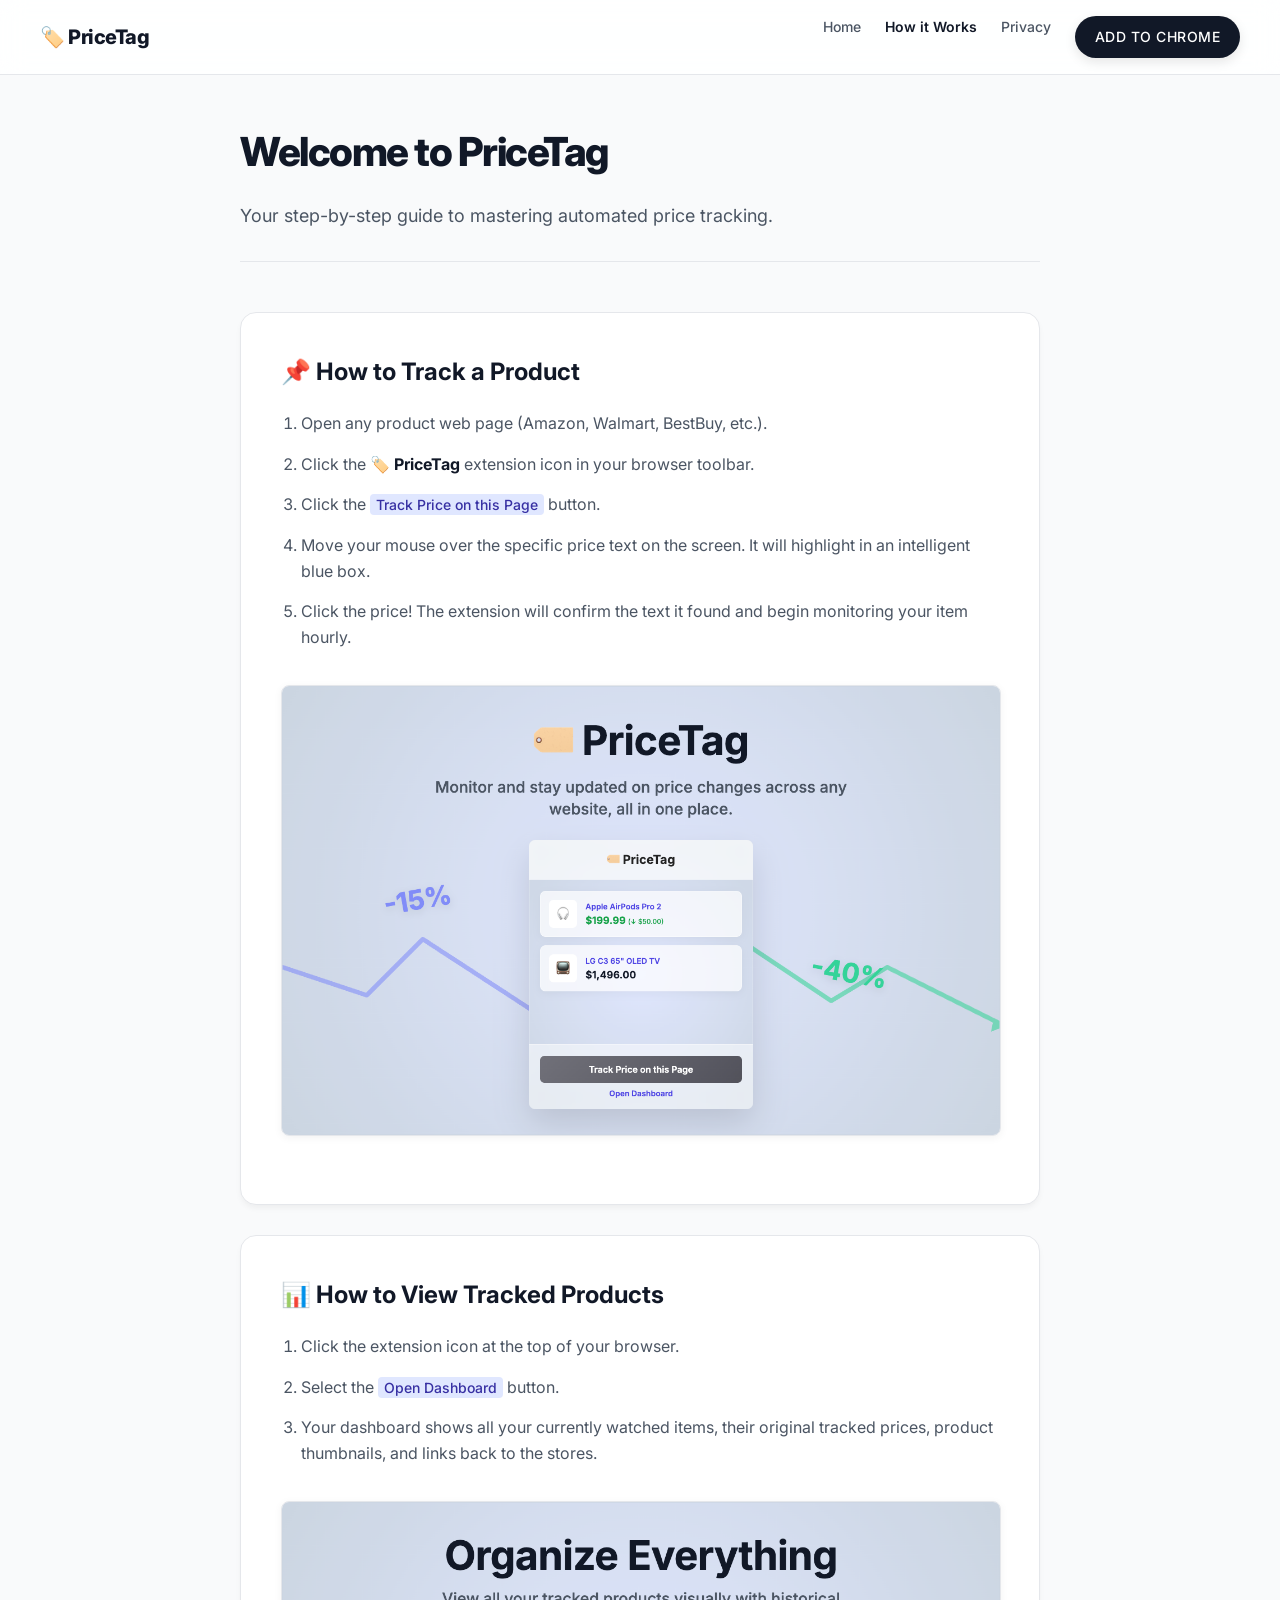
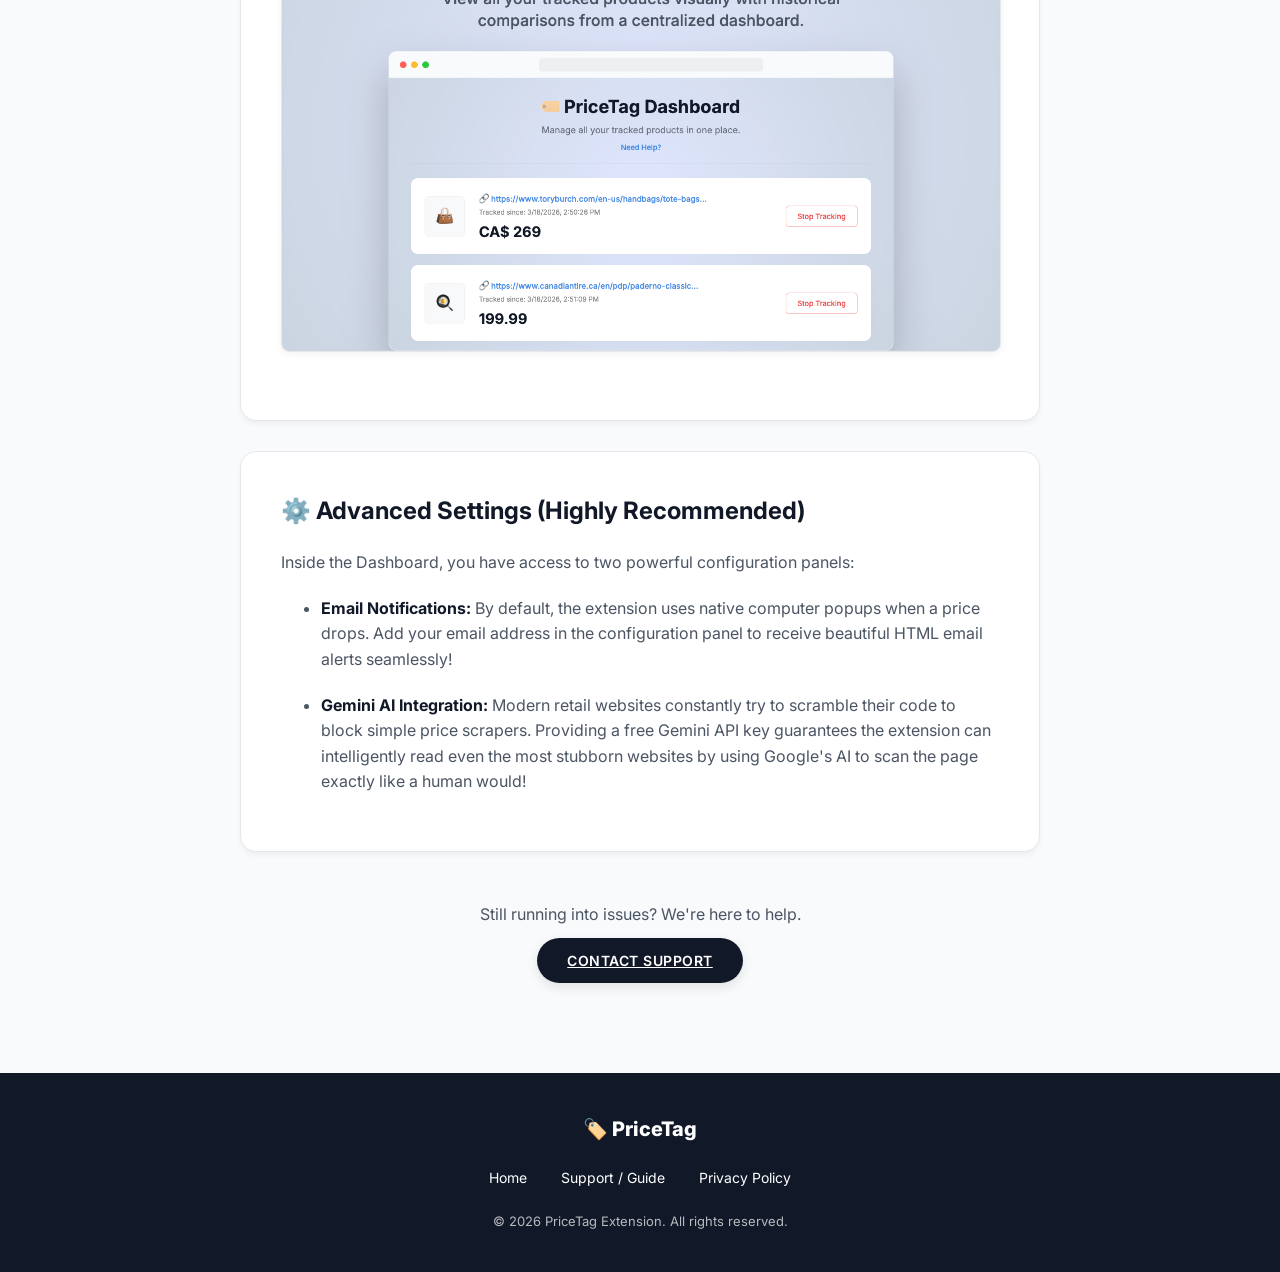
==== instructions.html @ 6bea1684 "update pictures" ====
<!DOCTYPE html>
<html lang="en">

<head>
    <meta charset="UTF-8">
    <meta name="viewport" content="width=device-width, initial-scale=1.0">
    <title>How to Use PriceTag - Guide</title>
    <link rel="preconnect" href="https://fonts.googleapis.com">
    <link rel="preconnect" href="https://fonts.gstatic.com" crossorigin>
    <link href="https://fonts.googleapis.com/css2?family=Inter:wght@300;400;500;600;800&display=swap" rel="stylesheet">
    <style>
        :root {
            --primary: #111827;
            --secondary: #4b5563;
            --accent: #468be5;
            --bg: #f9fafb;
            --card-bg: #ffffff;
            --border: #e5e7eb;
        }

        body {
            font-family: 'Inter', -apple-system, BlinkMacSystemFont, 'Segoe UI', Roboto, sans-serif;
            margin: 0;
            padding: 0;
            background-color: var(--bg);
            color: var(--primary);
            line-height: 1.6;
            overflow-x: hidden;
        }

        /* Navigation */
        nav {
            background: rgba(255, 255, 255, 0.85);
            backdrop-filter: blur(12px);
            border-bottom: 1px solid var(--border);
            padding: 16px 40px;
            display: flex;
            justify-content: space-between;
            align-items: center;
            position: fixed;
            top: 0;
            width: 100%;
            box-sizing: border-box;
            z-index: 100;
        }

        .logo {
            font-size: 20px;
            font-weight: 800;
            color: var(--primary);
            text-decoration: none;
            display: flex;
            align-items: center;
            gap: 8px;
            letter-spacing: -0.5px;
        }

        .nav-links {
            display: flex;
            gap: 24px;
        }

        .nav-links a {
            text-decoration: none;
            color: var(--secondary);
            font-weight: 500;
            font-size: 14px;
            transition: color 0.2s ease;
        }

        .nav-links a:hover {
            color: var(--primary);
        }

        .cta-btn {
            background-color: var(--primary);
            color: white !important;
            padding: 10px 20px;
            border-radius: 30px;
            font-size: 14px;
            font-weight: 600;
            text-transform: uppercase;
            letter-spacing: 0.5px;
            transition: transform 0.2s, box-shadow 0.2s;
            box-shadow: 0 4px 12px rgba(0, 0, 0, 0.1);
        }

        /* Content Container */
        .container {
            max-width: 800px;
            margin: 120px auto 100px;
            padding: 0 20px;
        }

        h1 {
            font-size: 40px;
            font-weight: 800;
            letter-spacing: -1.5px;
            margin-bottom: 10px;
            color: var(--primary);
        }

        .subtitle {
            font-size: 18px;
            color: var(--secondary);
            margin-bottom: 50px;
            padding-bottom: 30px;
            border-bottom: 1px solid var(--border);
        }

        .guide-section {
            background: var(--card-bg);
            border-radius: 16px;
            padding: 40px;
            border: 1px solid var(--border);
            margin-bottom: 30px;
            box-shadow: 0 4px 6px -1px rgba(0, 0, 0, 0.05);
        }

        .guide-section h2 {
            font-size: 24px;
            margin-top: 0;
            margin-bottom: 20px;
            color: var(--primary);
            display: flex;
            align-items: center;
            gap: 10px;
        }

        ol {
            padding-left: 20px;
            margin: 0;
        }

        li {
            margin-bottom: 15px;
            color: var(--secondary);
            font-size: 16px;
        }

        li strong {
            color: var(--primary);
        }

        .highlight {
            background: #e0e7ff;
            color: #3730a3;
            padding: 2px 6px;
            border-radius: 4px;
            font-weight: 500;
            font-size: 14px;
        }

        .screenshot-inline {
            max-width: 100%;
            border-radius: 8px;
            margin: 20px 0;
            border: 1px solid var(--border);
            box-shadow: 0 2px 8px rgba(0, 0, 0, 0.05);
        }

        /* Footer */
        footer {
            background: var(--primary);
            color: rgba(255, 255, 255, 0.7);
            padding: 40px 20px;
            text-align: center;
        }

        footer a {
            color: white;
            text-decoration: none;
            margin: 0 15px;
            font-size: 14px;
        }

        footer a:hover {
            text-decoration: underline;
        }
    </style>
</head>

<body>

    <nav>
        <a href="index.html" class="logo">🏷️ PriceTag</a>
        <div class="nav-links">
            <a href="index.html">Home</a>
            <a href="instructions.html" style="color: var(--primary); font-weight: 600;">How it Works</a>
            <a href="privacy.html">Privacy</a>
            <a href="https://chrome.google.com/webstore" target="_blank" class="cta-btn">Add to Chrome</a>
        </div>
    </nav>

    <div class="container">
        <h1>Welcome to PriceTag</h1>
        <p class="subtitle">Your step-by-step guide to mastering automated price tracking.</p>

        <div class="guide-section">
            <h2>📌 How to Track a Product</h2>
            <ol>
                <li>Open any product web page (Amazon, Walmart, BestBuy, etc.).</li>
                <li>Click the <strong>🏷️ PriceTag</strong> extension icon in your browser toolbar.</li>
                <li>Click the <span class="highlight">Track Price on this Page</span> button.</li>
                <li>Move your mouse over the specific price text on the screen. It will highlight in an intelligent blue
                    box.</li>
                <li>Click the price! The extension will confirm the text it found and begin monitoring your item hourly.
                </li>
            </ol>
            <img src="assets/screen1.png" alt="Tracking Interface" class="screenshot-inline">
        </div>

        <div class="guide-section">
            <h2>📊 How to View Tracked Products</h2>
            <ol>
                <li>Click the extension icon at the top of your browser.</li>
                <li>Select the <span class="highlight">Open Dashboard</span> button.</li>
                <li>Your dashboard shows all your currently watched items, their original tracked prices, product
                    thumbnails, and links back to the stores.</li>
            </ol>
            <img src="assets/screen2.png" alt="Dashboard View" class="screenshot-inline">
        </div>

        <div class="guide-section">
            <h2>⚙️ Advanced Settings (Highly Recommended)</h2>
            <p style="color: var(--secondary); margin-bottom: 20px;">Inside the Dashboard, you have access to two
                powerful configuration panels:</p>
            <ul>
                <li style="margin-bottom: 20px;"><strong>Email Notifications:</strong> By default, the extension uses
                    native computer popups when a price drops. Add your email address in the configuration panel to
                    receive beautiful HTML email alerts seamlessly!</li>
                <li><strong>Gemini AI Integration:</strong> Modern retail websites constantly try to scramble their code
                    to block simple price scrapers. Providing a free Gemini API key guarantees the extension can
                    intelligently read even the most stubborn websites by using Google's AI to scan the page exactly
                    like a human would!</li>
            </ul>
        </div>

        <div style="text-align: center; margin-top: 50px;">
            <p style="color: var(--secondary); margin-bottom: 20px;">Still running into issues? We're here to help.</p>
            <a href="mailto:contact@example.com?subject=PriceTag%20Support" class="cta-btn"
                style="padding: 14px 30px;">Contact Support</a>
        </div>
    </div>

    <footer>
        <div style="font-size: 20px; font-weight: 800; color: white; margin-bottom: 20px;">🏷️ PriceTag</div>
        <div style="margin-bottom: 20px;">
            <a href="index.html">Home</a>
            <a href="instructions.html">Support / Guide</a>
            <a href="privacy.html">Privacy Policy</a>
        </div>
        <div style="font-size: 13px;">&copy; 2026 PriceTag Extension. All rights reserved.</div>
    </footer>

</body>

</html>
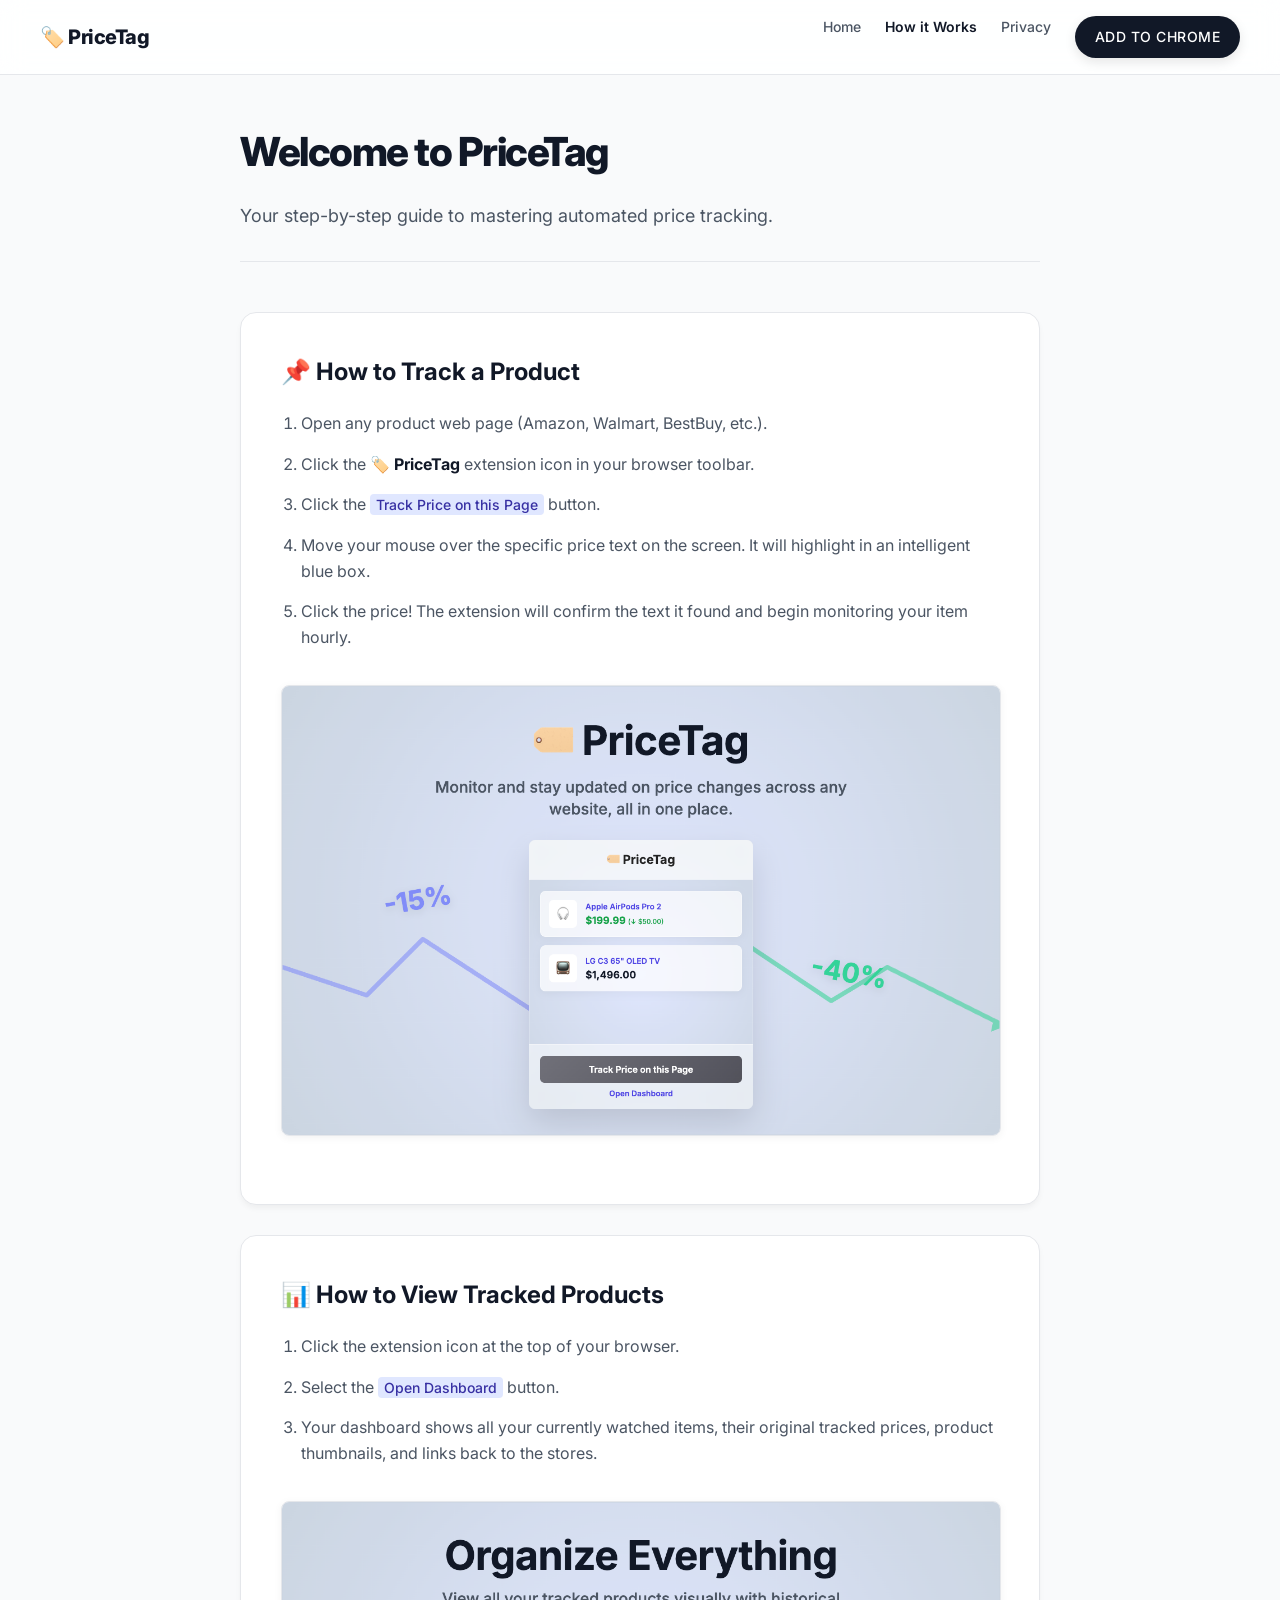
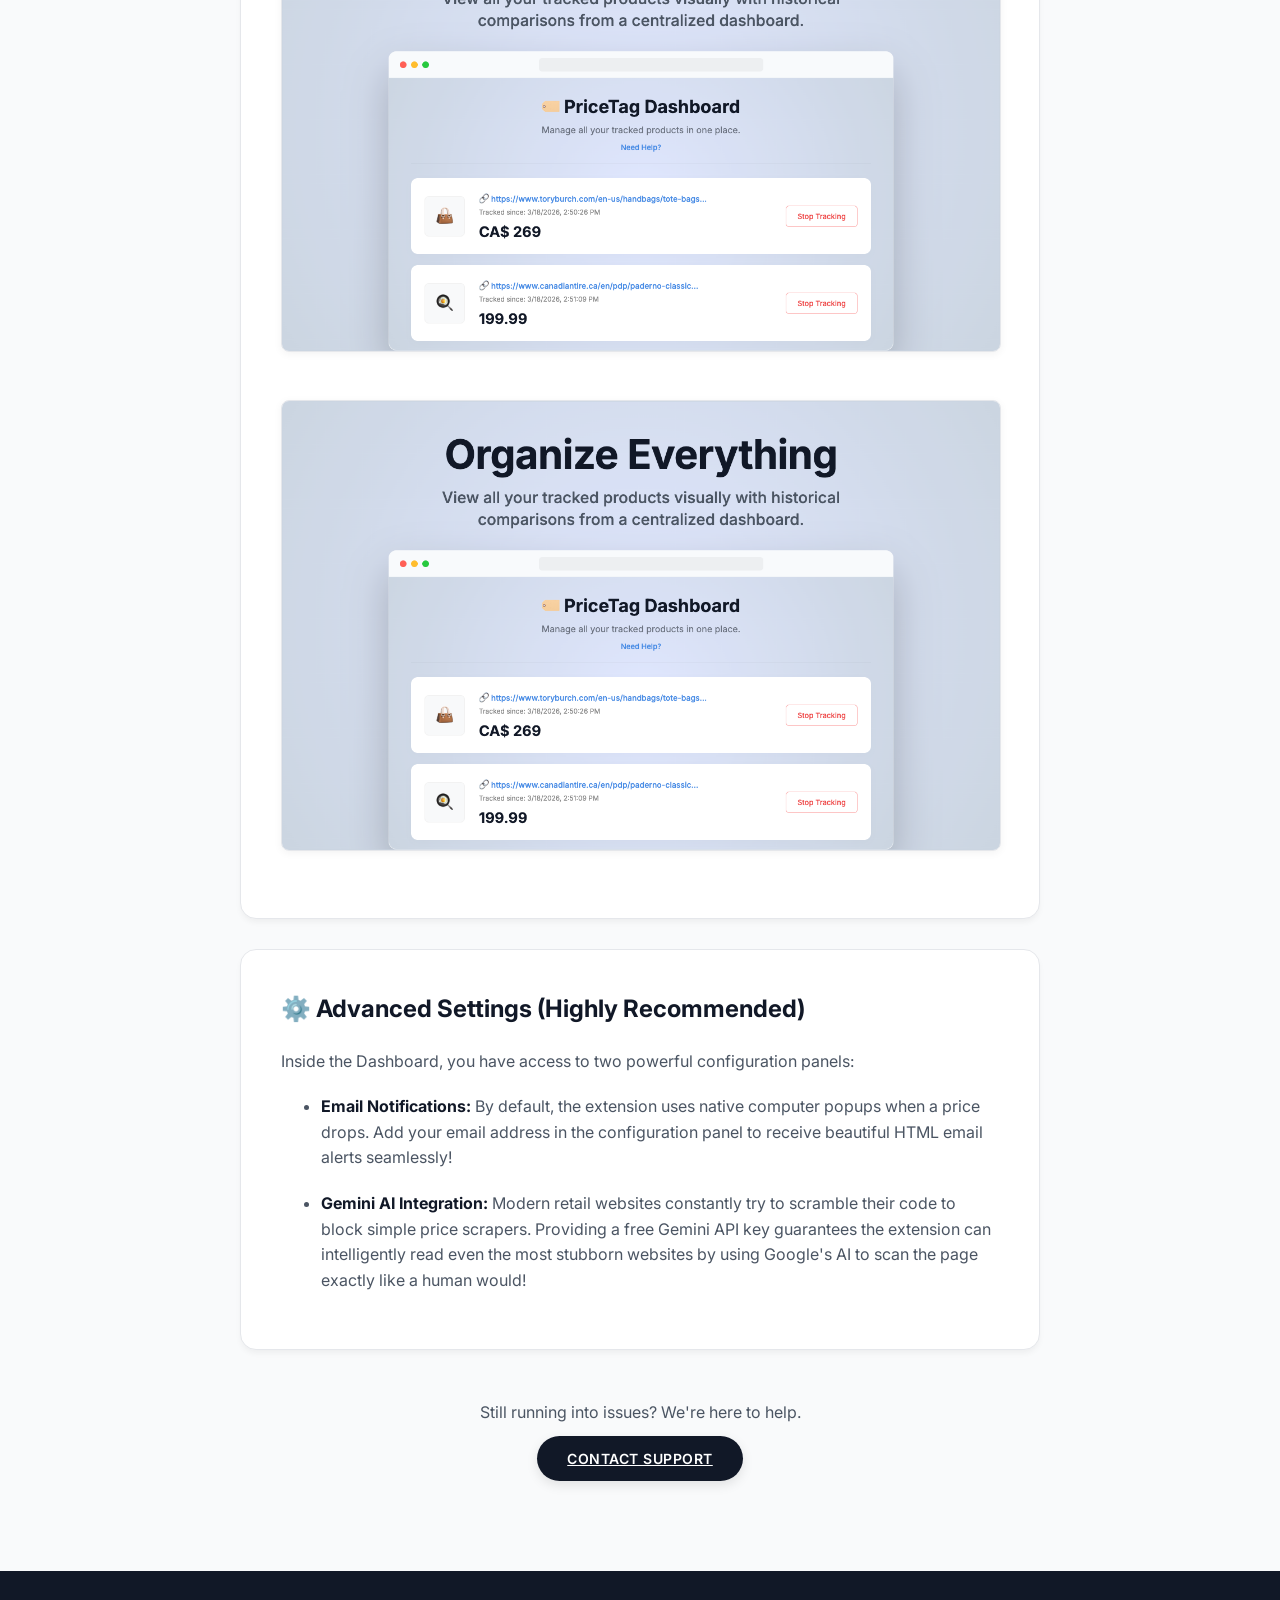
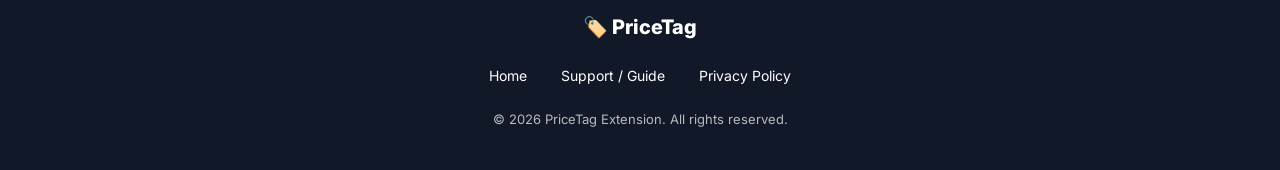
==== commit 7cea9add: "Merge branch 'main' of https://github.com/42694647426/pricetag-extension" ====
--- a/instructions.html
+++ b/instructions.html
@@ -219,6 +219,7 @@
                     thumbnails, and links back to the stores.</li>
             </ol>
             <img src="assets/screen2.png" alt="Dashboard View" class="screenshot-inline">
+            <img src="assets/screen2.png" alt="Dashboard View" class="screenshot-inline">
         </div>
 
         <div class="guide-section">
@@ -238,7 +239,7 @@
 
         <div style="text-align: center; margin-top: 50px;">
             <p style="color: var(--secondary); margin-bottom: 20px;">Still running into issues? We're here to help.</p>
-            <a href="mailto:contact@example.com?subject=PriceTag%20Support" class="cta-btn"
+            <a href="mailto:wonghalie73+contact@gmail.com?subject=PriceTag%20Support" class="cta-btn"
                 style="padding: 14px 30px;">Contact Support</a>
         </div>
     </div>
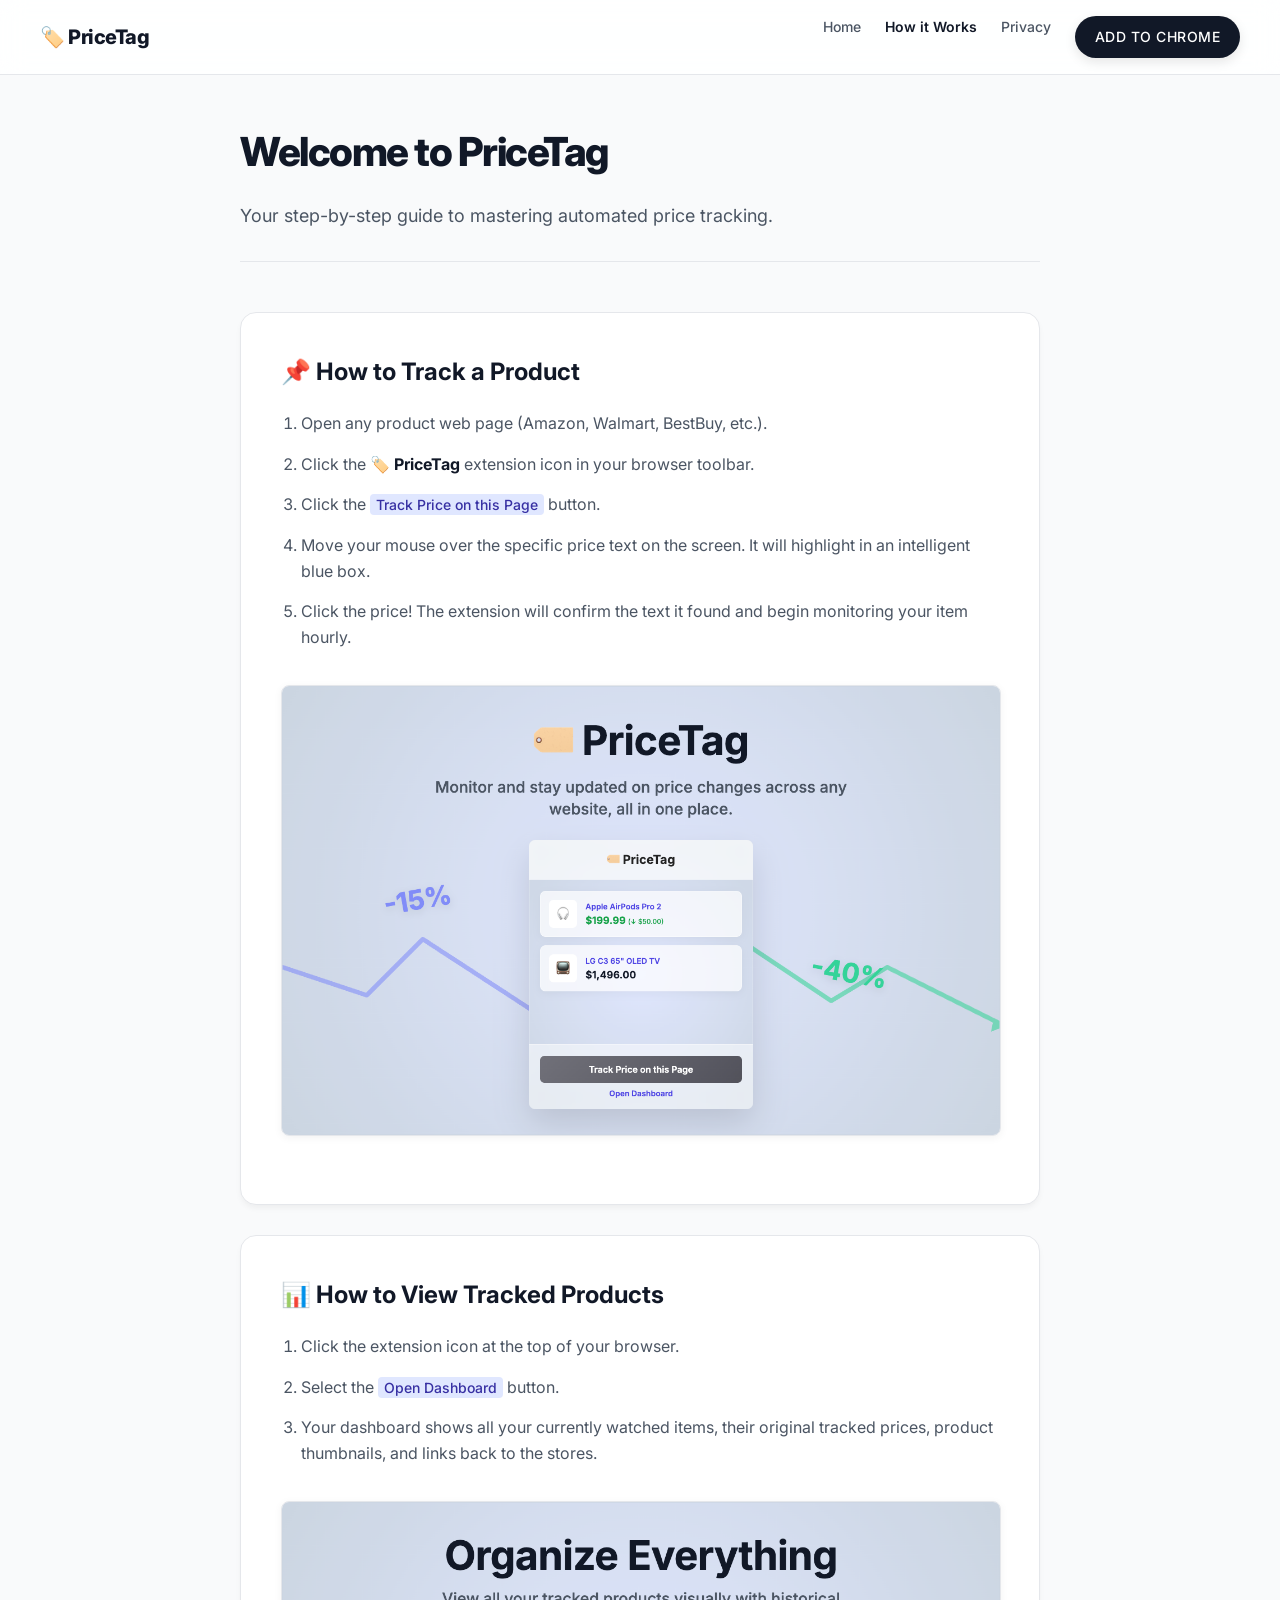
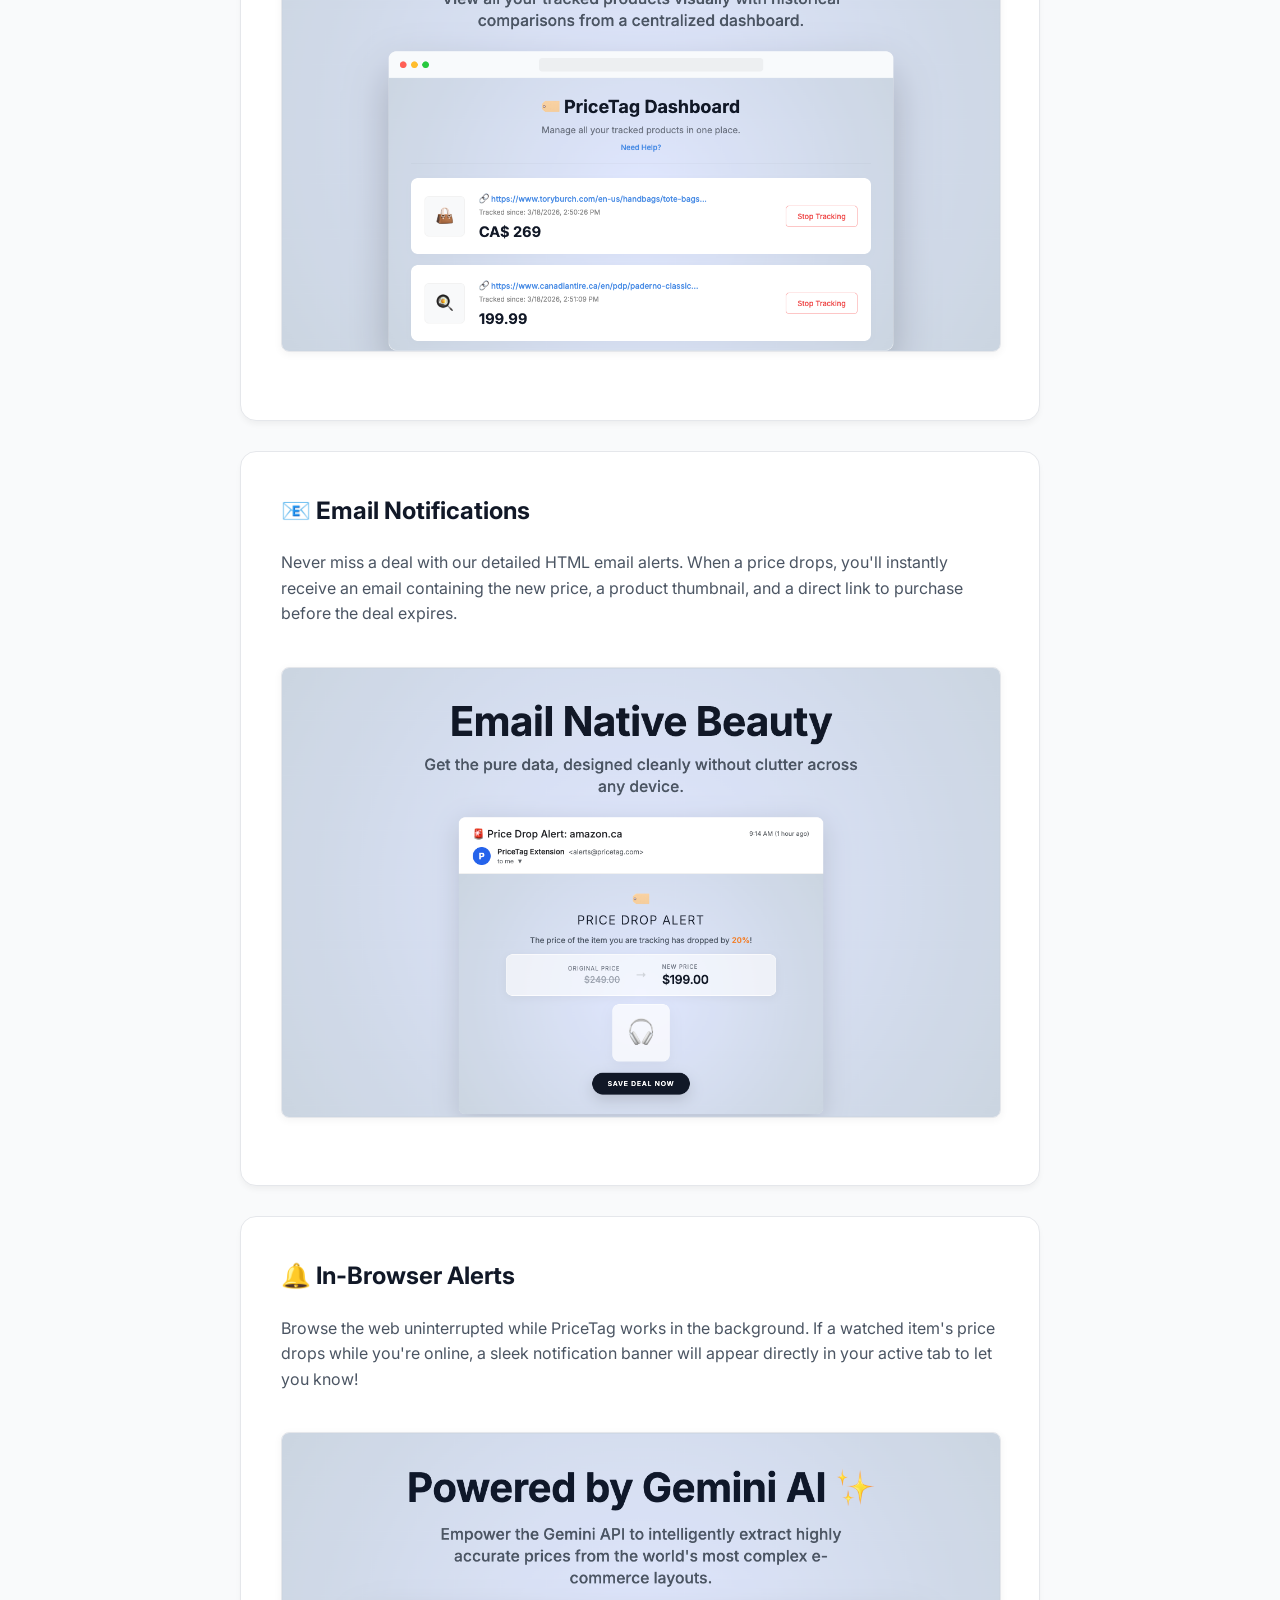
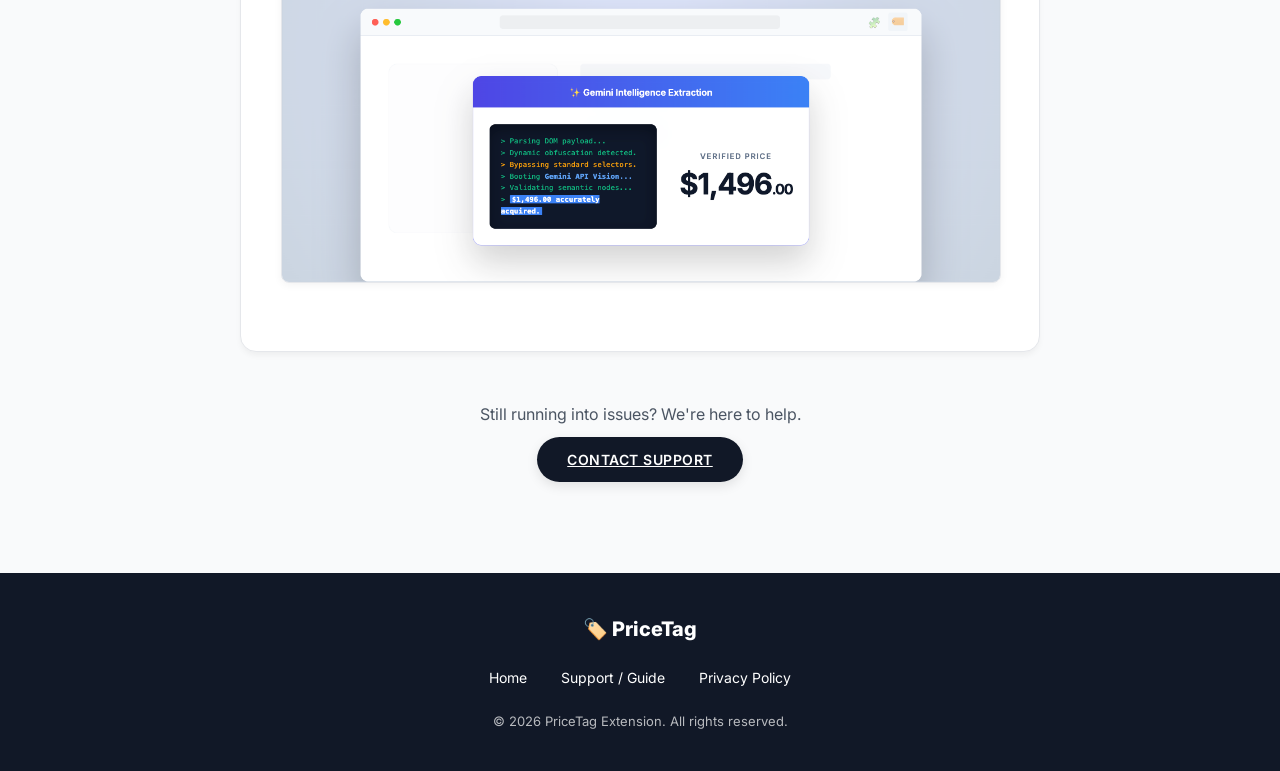
==== commit caf8a81a: "update instructions" ====
--- a/instructions.html
+++ b/instructions.html
@@ -219,22 +219,22 @@
                     thumbnails, and links back to the stores.</li>
             </ol>
             <img src="assets/screen2.png" alt="Dashboard View" class="screenshot-inline">
-            <img src="assets/screen2.png" alt="Dashboard View" class="screenshot-inline">
-        </div>
-
-        <div class="guide-section">
-            <h2>⚙️ Advanced Settings (Highly Recommended)</h2>
-            <p style="color: var(--secondary); margin-bottom: 20px;">Inside the Dashboard, you have access to two
-                powerful configuration panels:</p>
-            <ul>
-                <li style="margin-bottom: 20px;"><strong>Email Notifications:</strong> By default, the extension uses
-                    native computer popups when a price drops. Add your email address in the configuration panel to
-                    receive beautiful HTML email alerts seamlessly!</li>
-                <li><strong>Gemini AI Integration:</strong> Modern retail websites constantly try to scramble their code
-                    to block simple price scrapers. Providing a free Gemini API key guarantees the extension can
-                    intelligently read even the most stubborn websites by using Google's AI to scan the page exactly
-                    like a human would!</li>
-            </ul>
+        </div>
+
+        <div class="guide-section">
+            <h2>📧 Email Notifications</h2>
+            <p style="color: var(--secondary); margin-bottom: 20px;">
+                Never miss a deal with our detailed HTML email alerts. When a price drops, you'll instantly receive an email containing the new price, a product thumbnail, and a direct link to purchase before the deal expires.
+            </p>
+            <img src="assets/screen4.png" alt="Email Notification Content" class="screenshot-inline">
+        </div>
+
+        <div class="guide-section">
+            <h2>🔔 In-Browser Alerts</h2>
+            <p style="color: var(--secondary); margin-bottom: 20px;">
+                Browse the web uninterrupted while PriceTag works in the background. If a watched item's price drops while you're online, a sleek notification banner will appear directly in your active tab to let you know!
+            </p>
+            <img src="assets/screen6.png" alt="In-Browser Alert" class="screenshot-inline">
         </div>
 
         <div style="text-align: center; margin-top: 50px;">
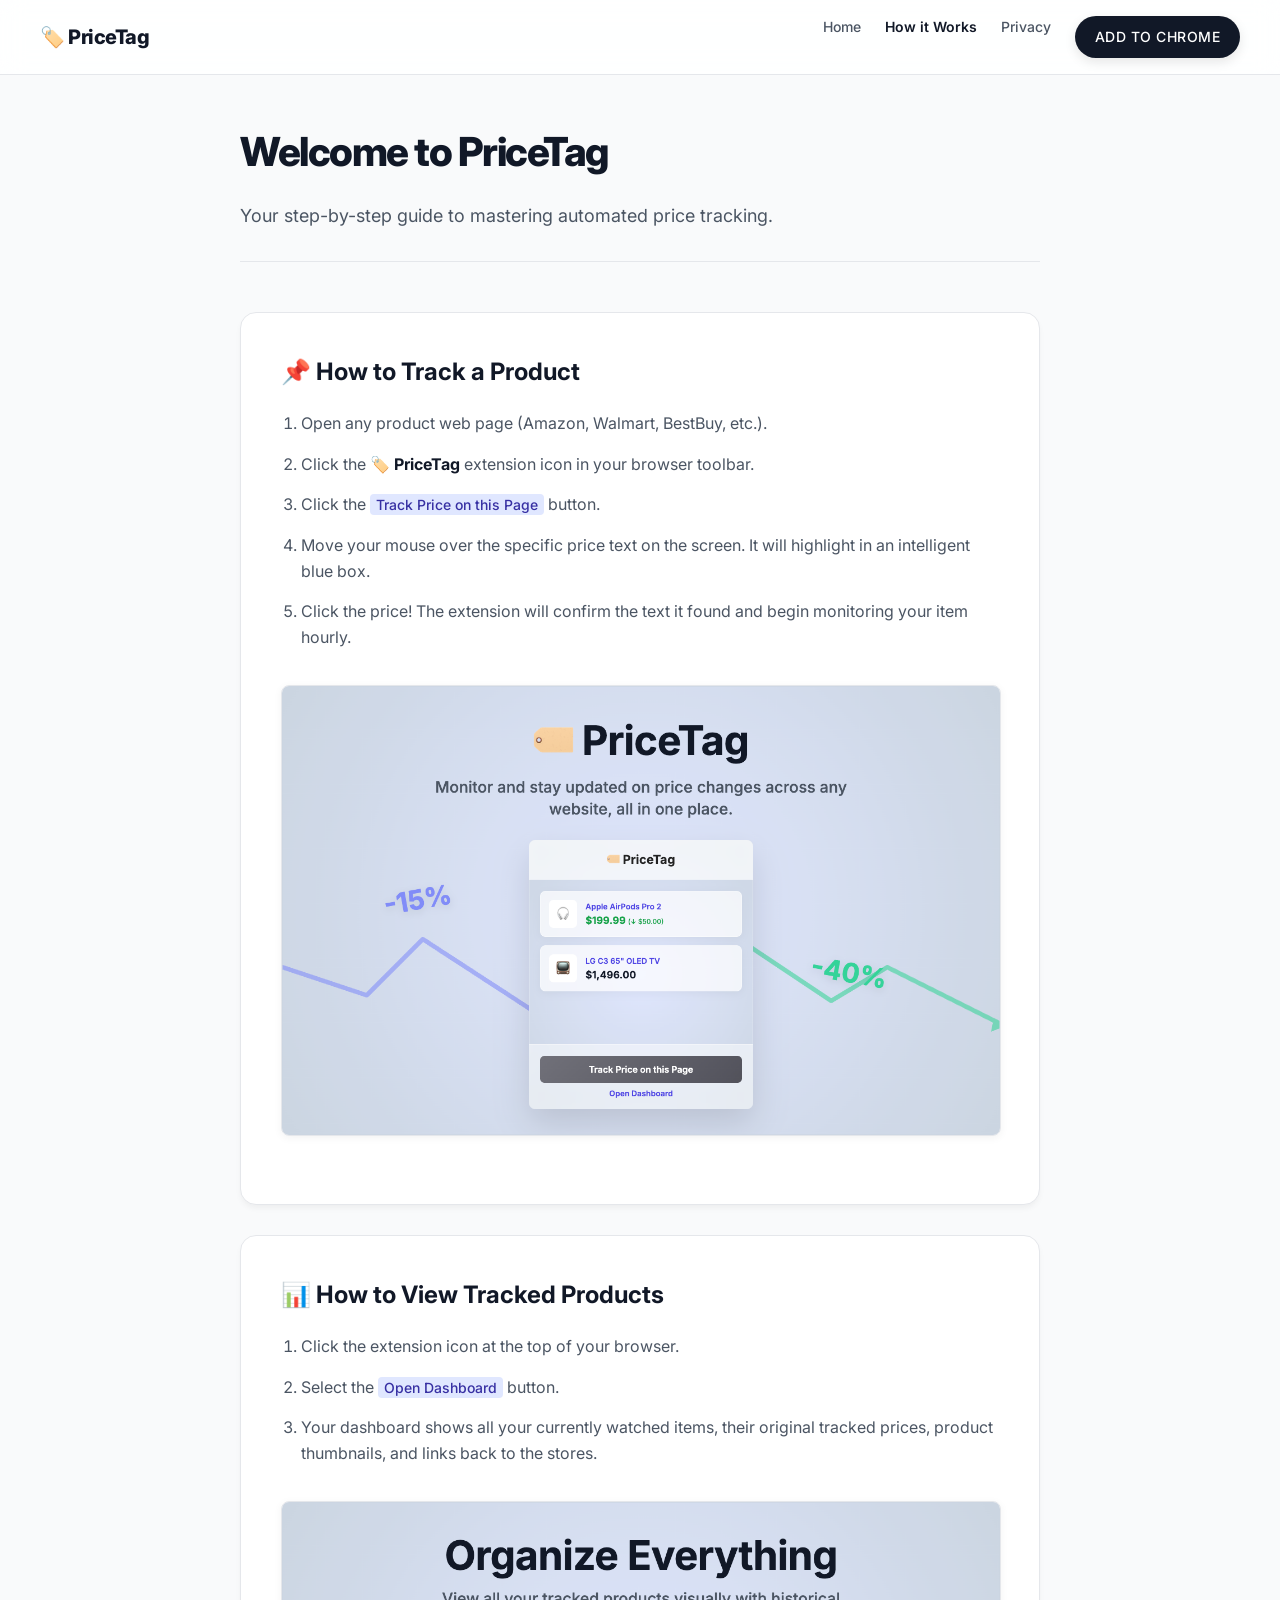
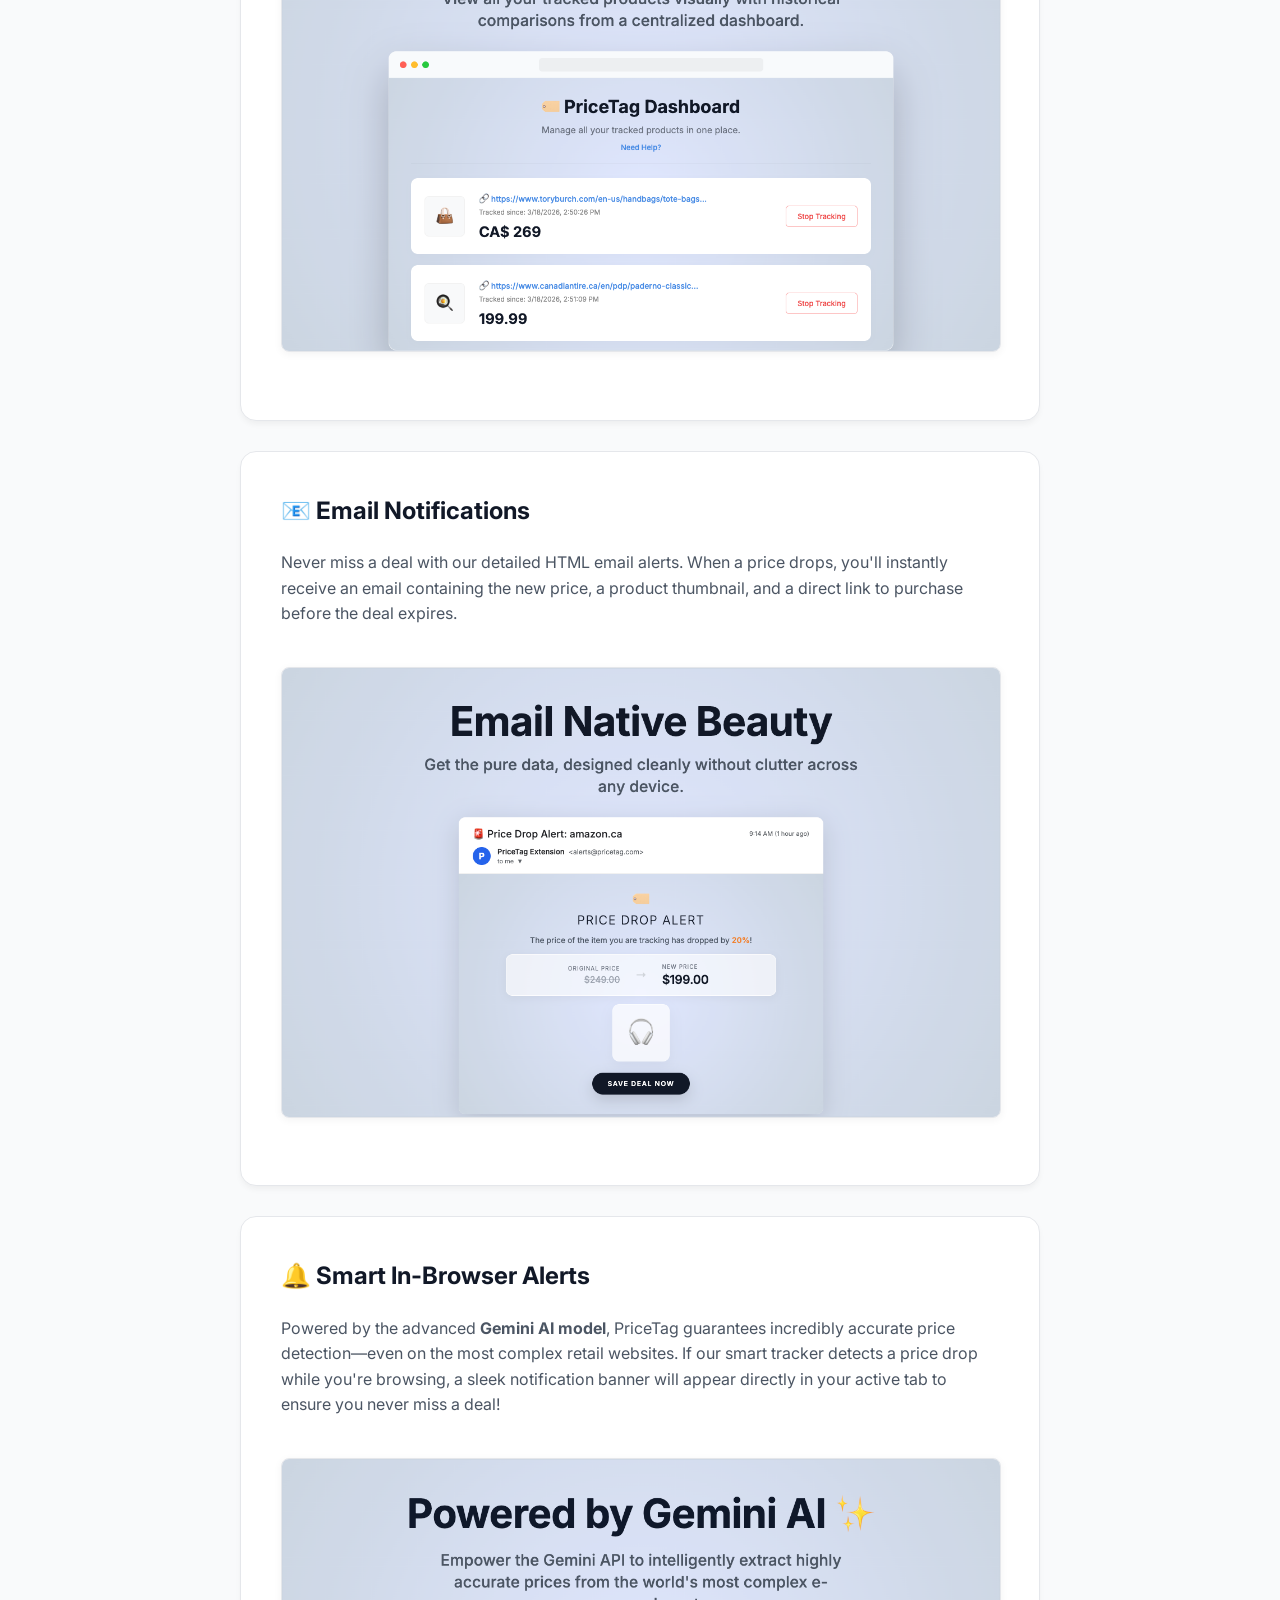
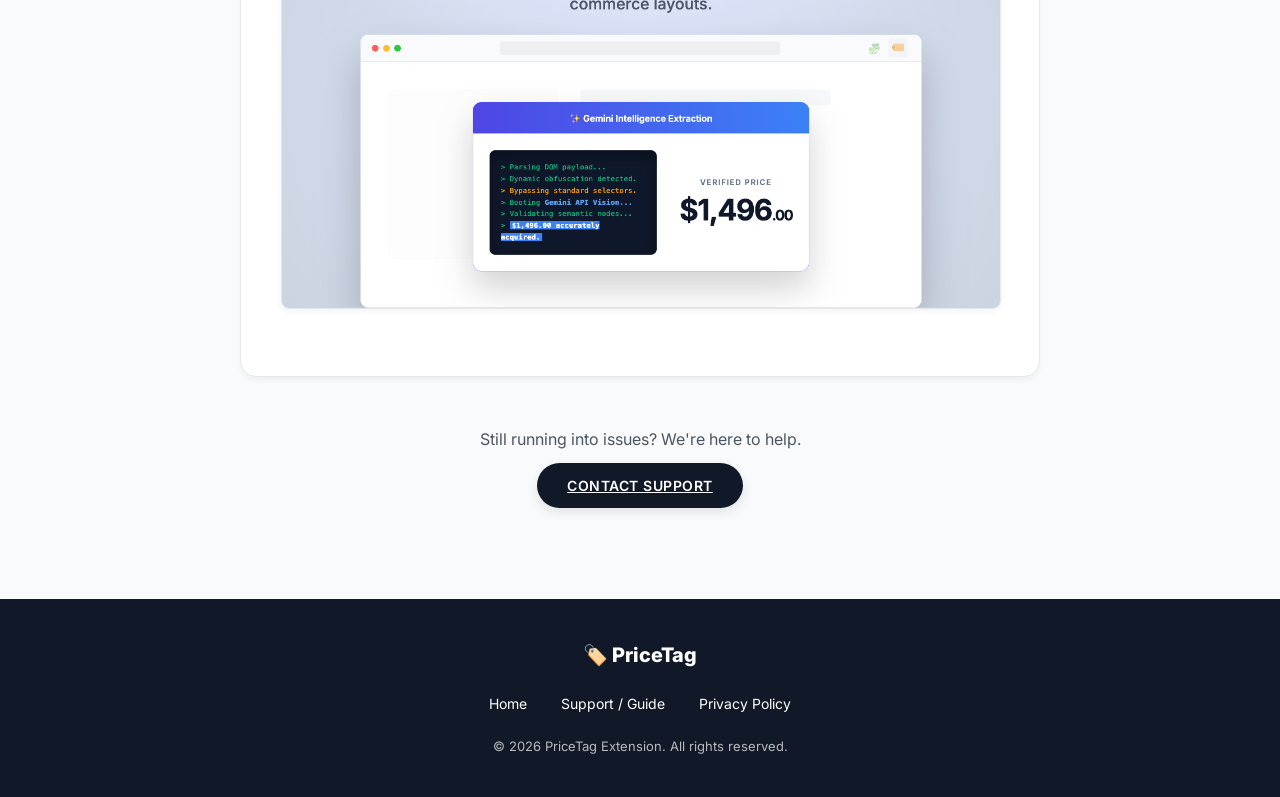
==== commit c57bb871: "update the instruction page" ====
--- a/instructions.html
+++ b/instructions.html
@@ -230,9 +230,9 @@
         </div>
 
         <div class="guide-section">
-            <h2>🔔 In-Browser Alerts</h2>
+            <h2>🔔 Smart In-Browser Alerts</h2>
             <p style="color: var(--secondary); margin-bottom: 20px;">
-                Browse the web uninterrupted while PriceTag works in the background. If a watched item's price drops while you're online, a sleek notification banner will appear directly in your active tab to let you know!
+                Powered by the advanced <strong>Gemini AI model</strong>, PriceTag guarantees incredibly accurate price detection—even on the most complex retail websites. If our smart tracker detects a price drop while you're browsing, a sleek notification banner will appear directly in your active tab to ensure you never miss a deal!
             </p>
             <img src="assets/screen6.png" alt="In-Browser Alert" class="screenshot-inline">
         </div>
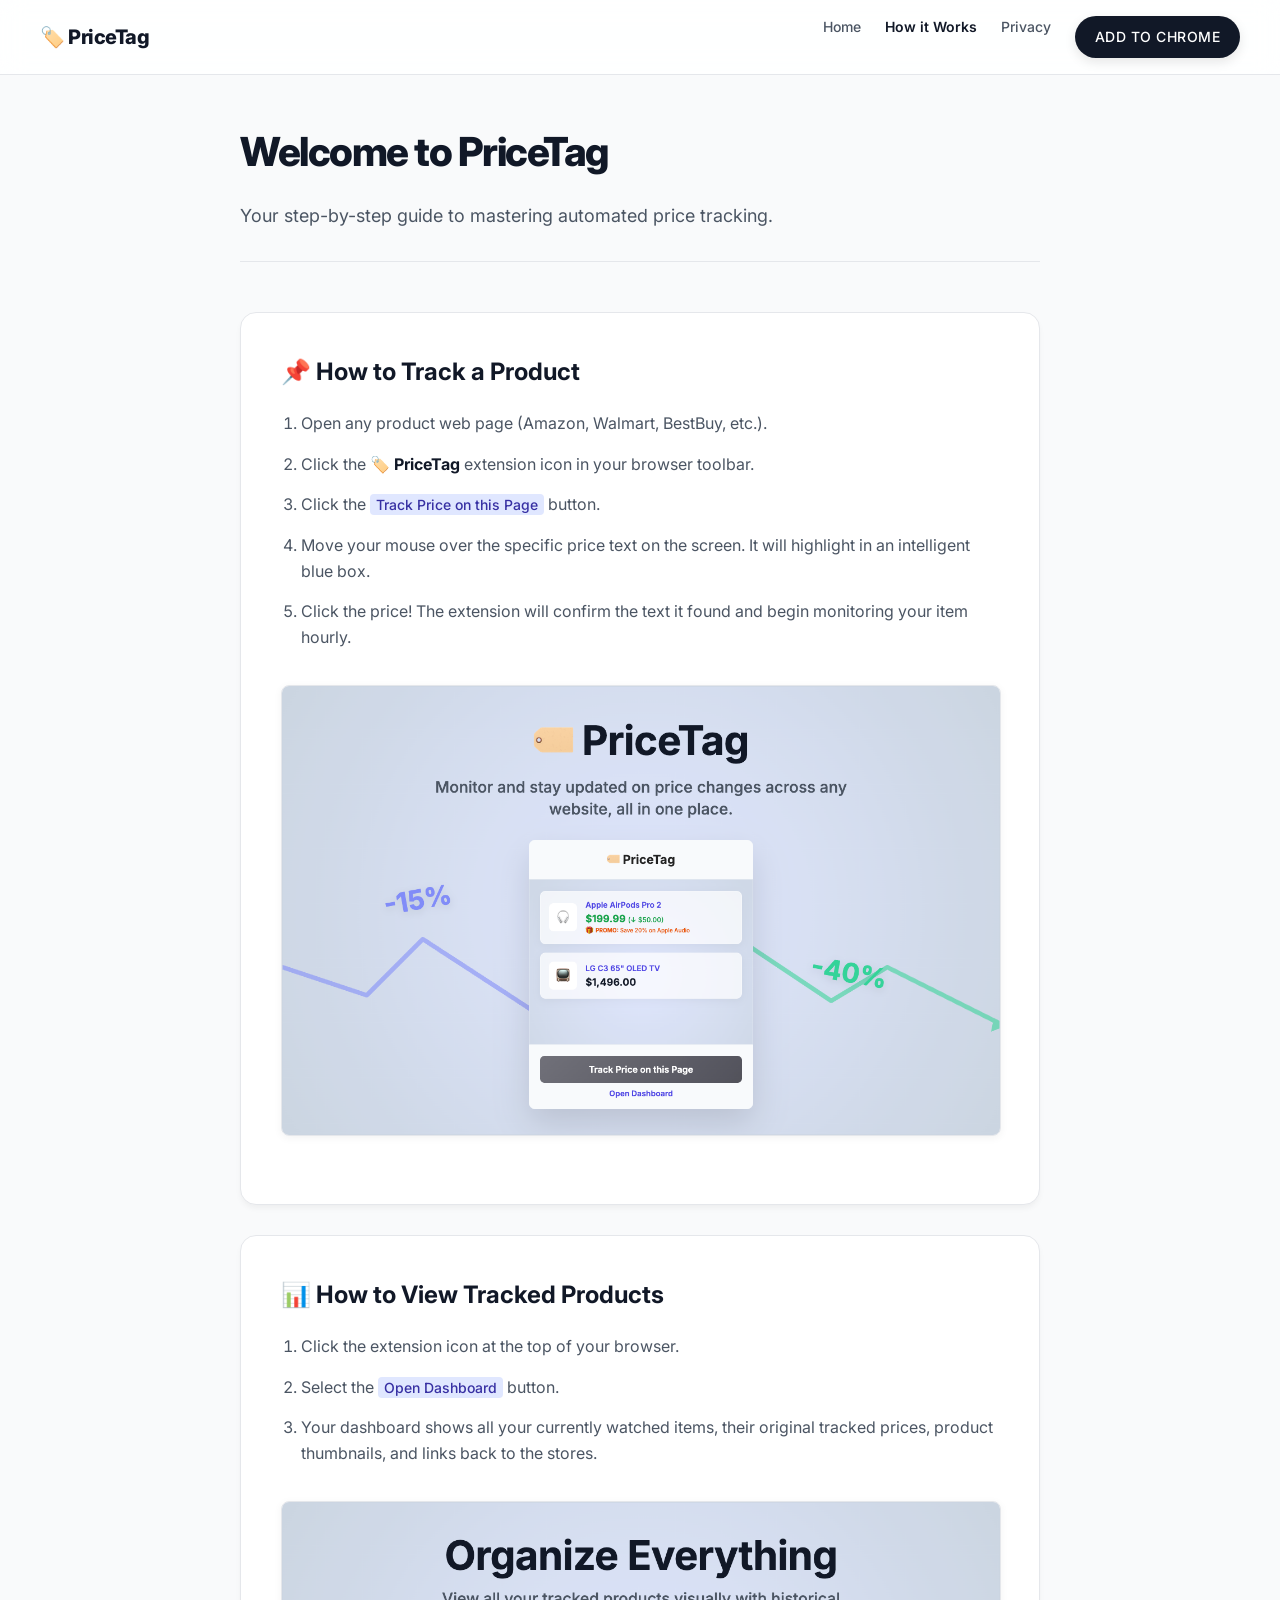
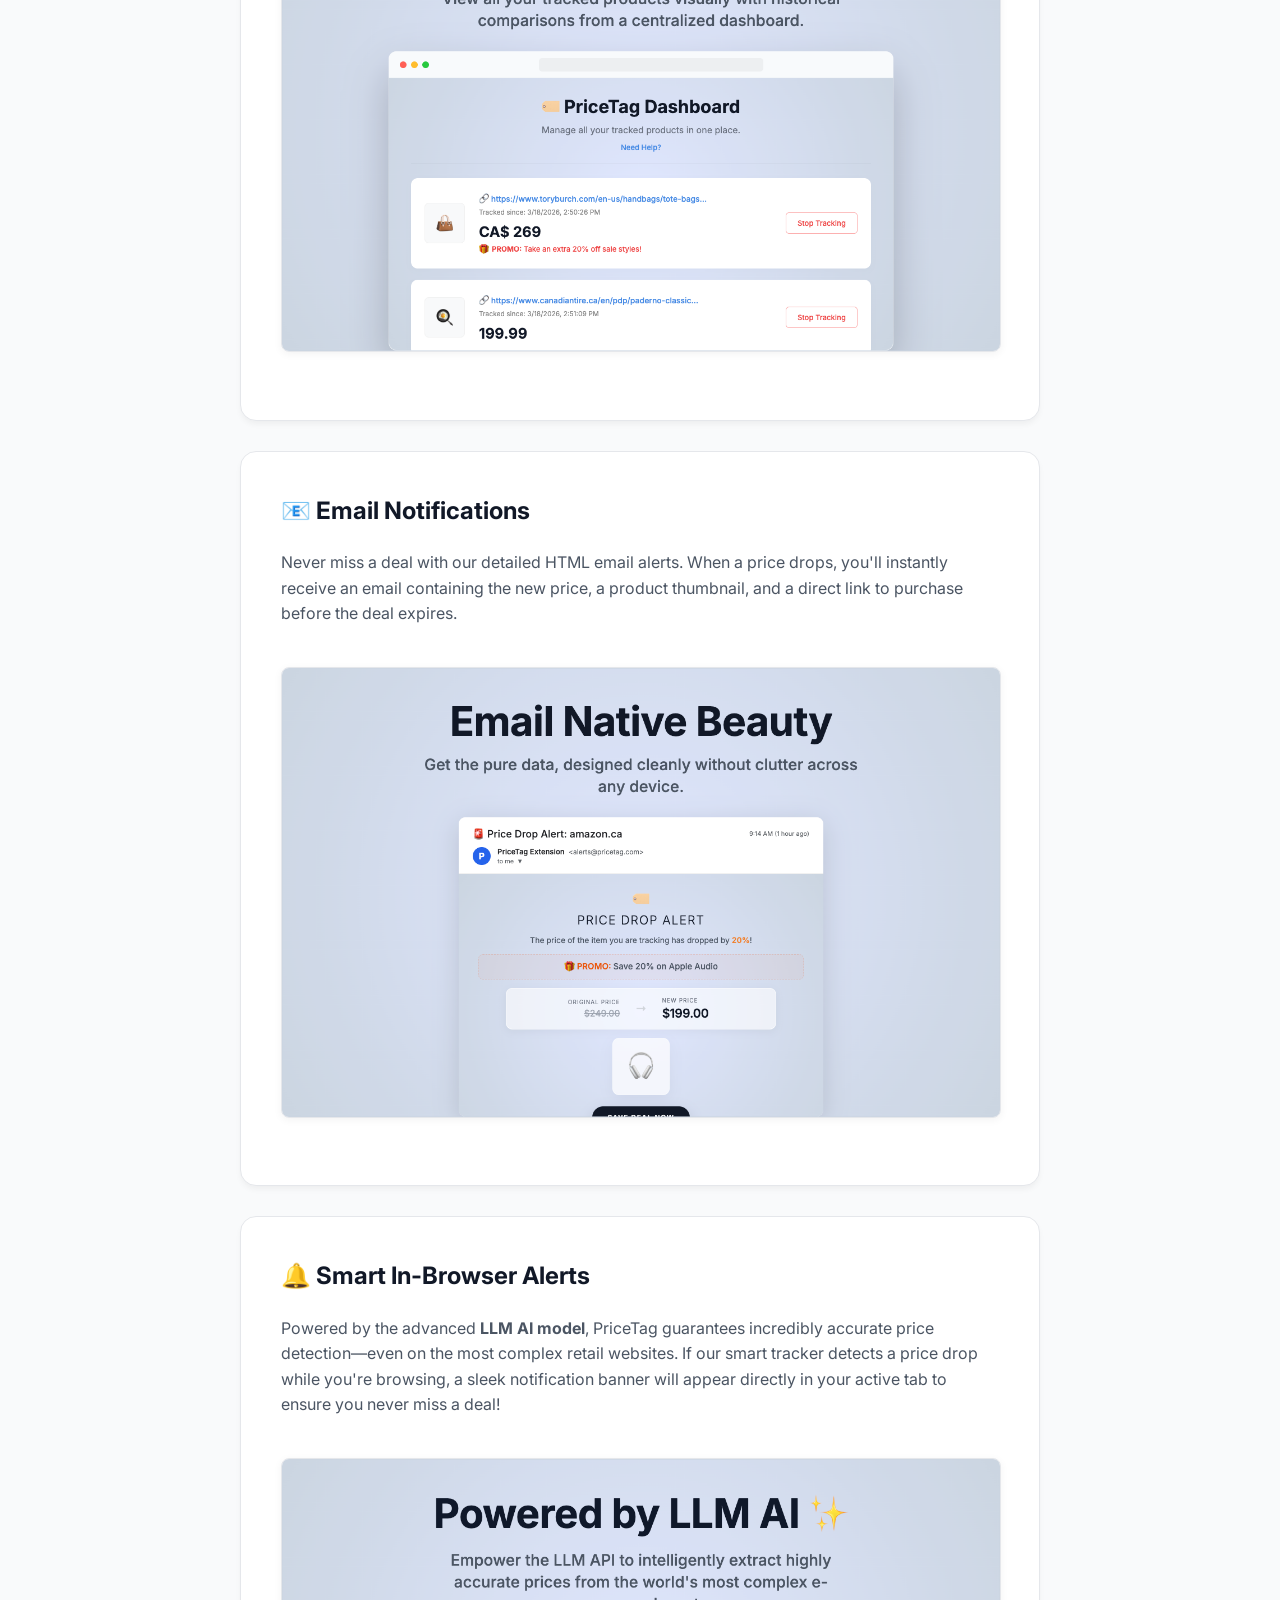
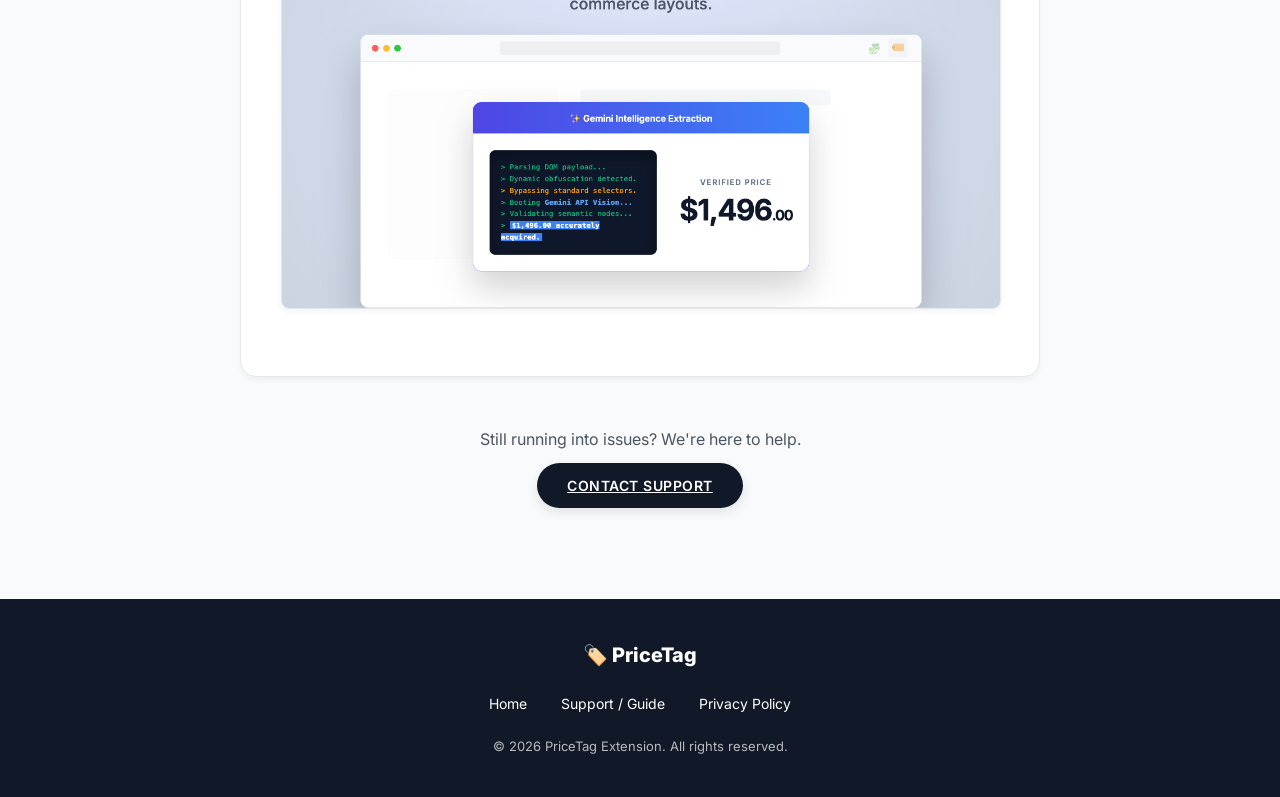
==== commit 4393a8a6: "update instructions" ====
--- a/instructions.html
+++ b/instructions.html
@@ -224,7 +224,9 @@
         <div class="guide-section">
             <h2>📧 Email Notifications</h2>
             <p style="color: var(--secondary); margin-bottom: 20px;">
-                Never miss a deal with our detailed HTML email alerts. When a price drops, you'll instantly receive an email containing the new price, a product thumbnail, and a direct link to purchase before the deal expires.
+                Never miss a deal with our detailed HTML email alerts. When a price drops, you'll instantly receive an
+                email containing the new price, a product thumbnail, and a direct link to purchase before the deal
+                expires.
             </p>
             <img src="assets/screen4.png" alt="Email Notification Content" class="screenshot-inline">
         </div>
@@ -232,7 +234,10 @@
         <div class="guide-section">
             <h2>🔔 Smart In-Browser Alerts</h2>
             <p style="color: var(--secondary); margin-bottom: 20px;">
-                Powered by the advanced <strong>Gemini AI model</strong>, PriceTag guarantees incredibly accurate price detection—even on the most complex retail websites. If our smart tracker detects a price drop while you're browsing, a sleek notification banner will appear directly in your active tab to ensure you never miss a deal!
+                Powered by the advanced <strong>LLM AI model</strong>, PriceTag guarantees incredibly accurate price
+                detection—even on the most complex retail websites. If our smart tracker detects a price drop while
+                you're browsing, a sleek notification banner will appear directly in your active tab to ensure you never
+                miss a deal!
             </p>
             <img src="assets/screen6.png" alt="In-Browser Alert" class="screenshot-inline">
         </div>
